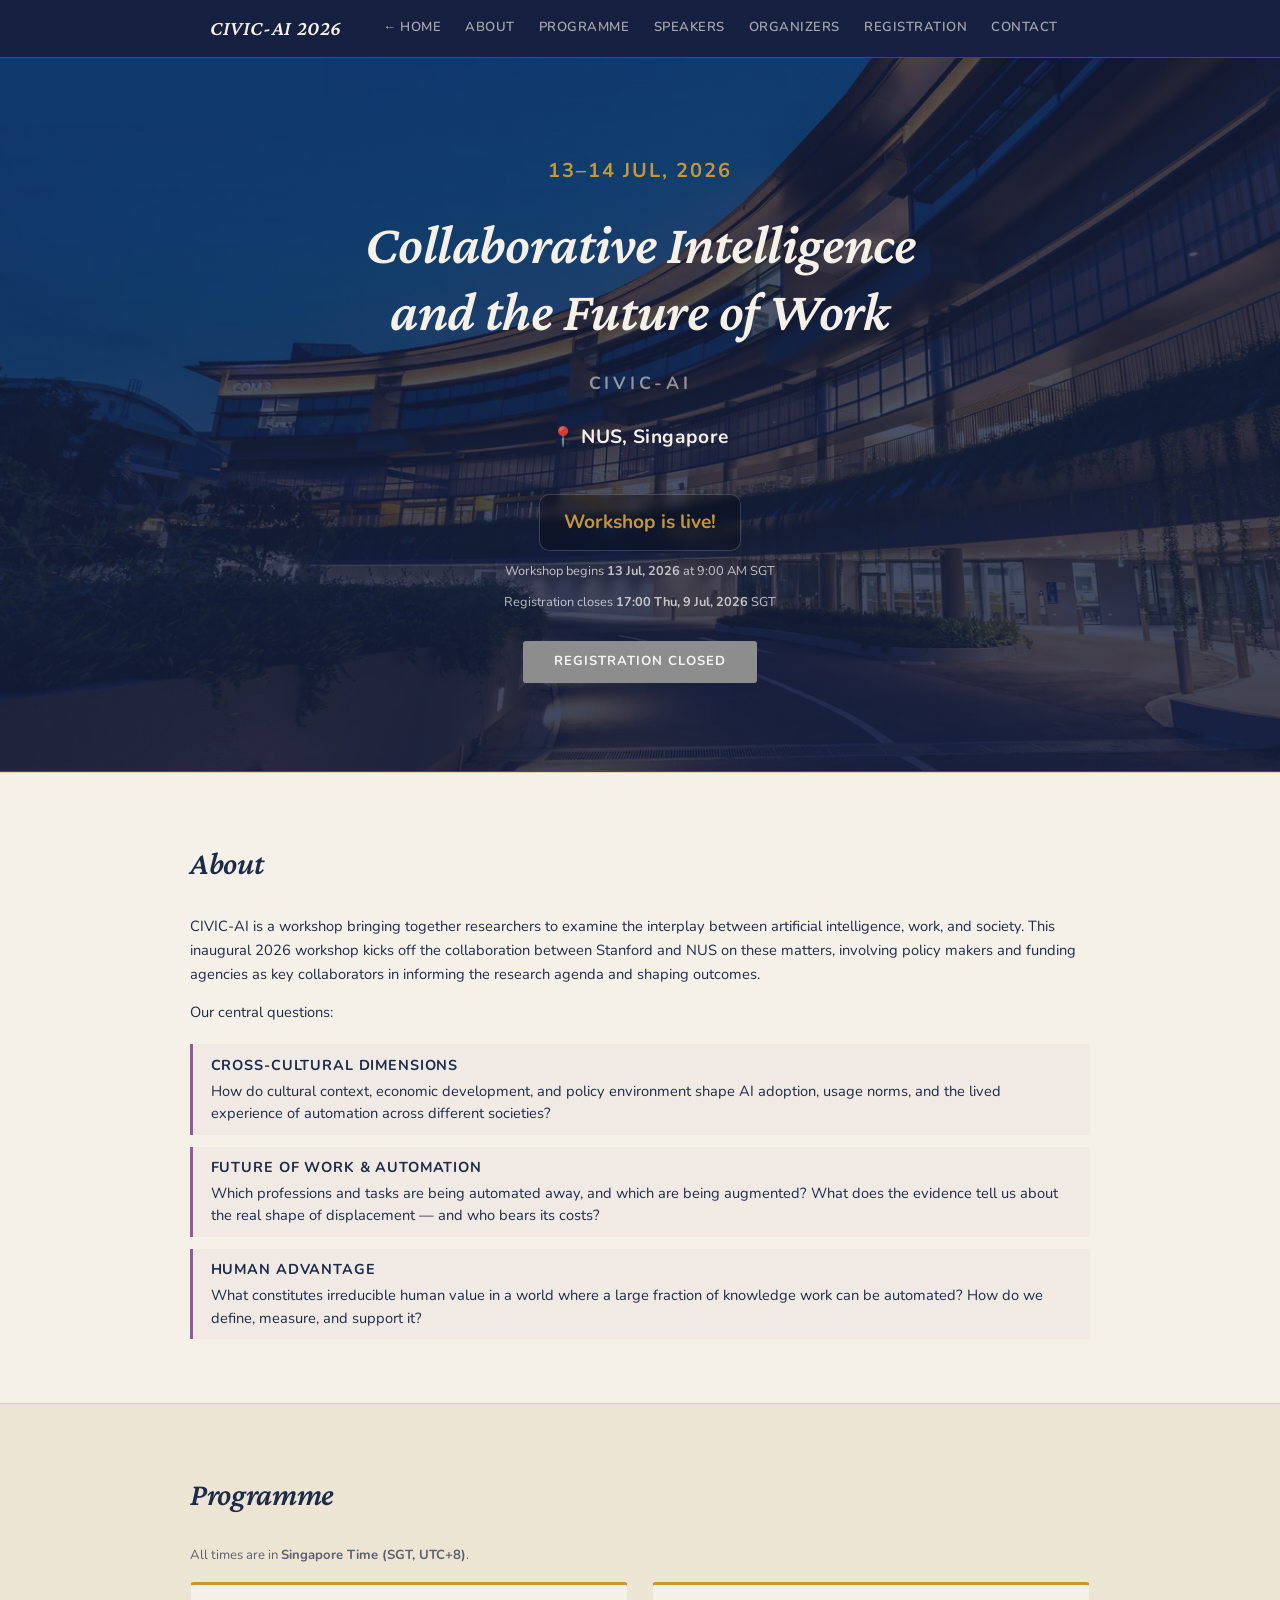
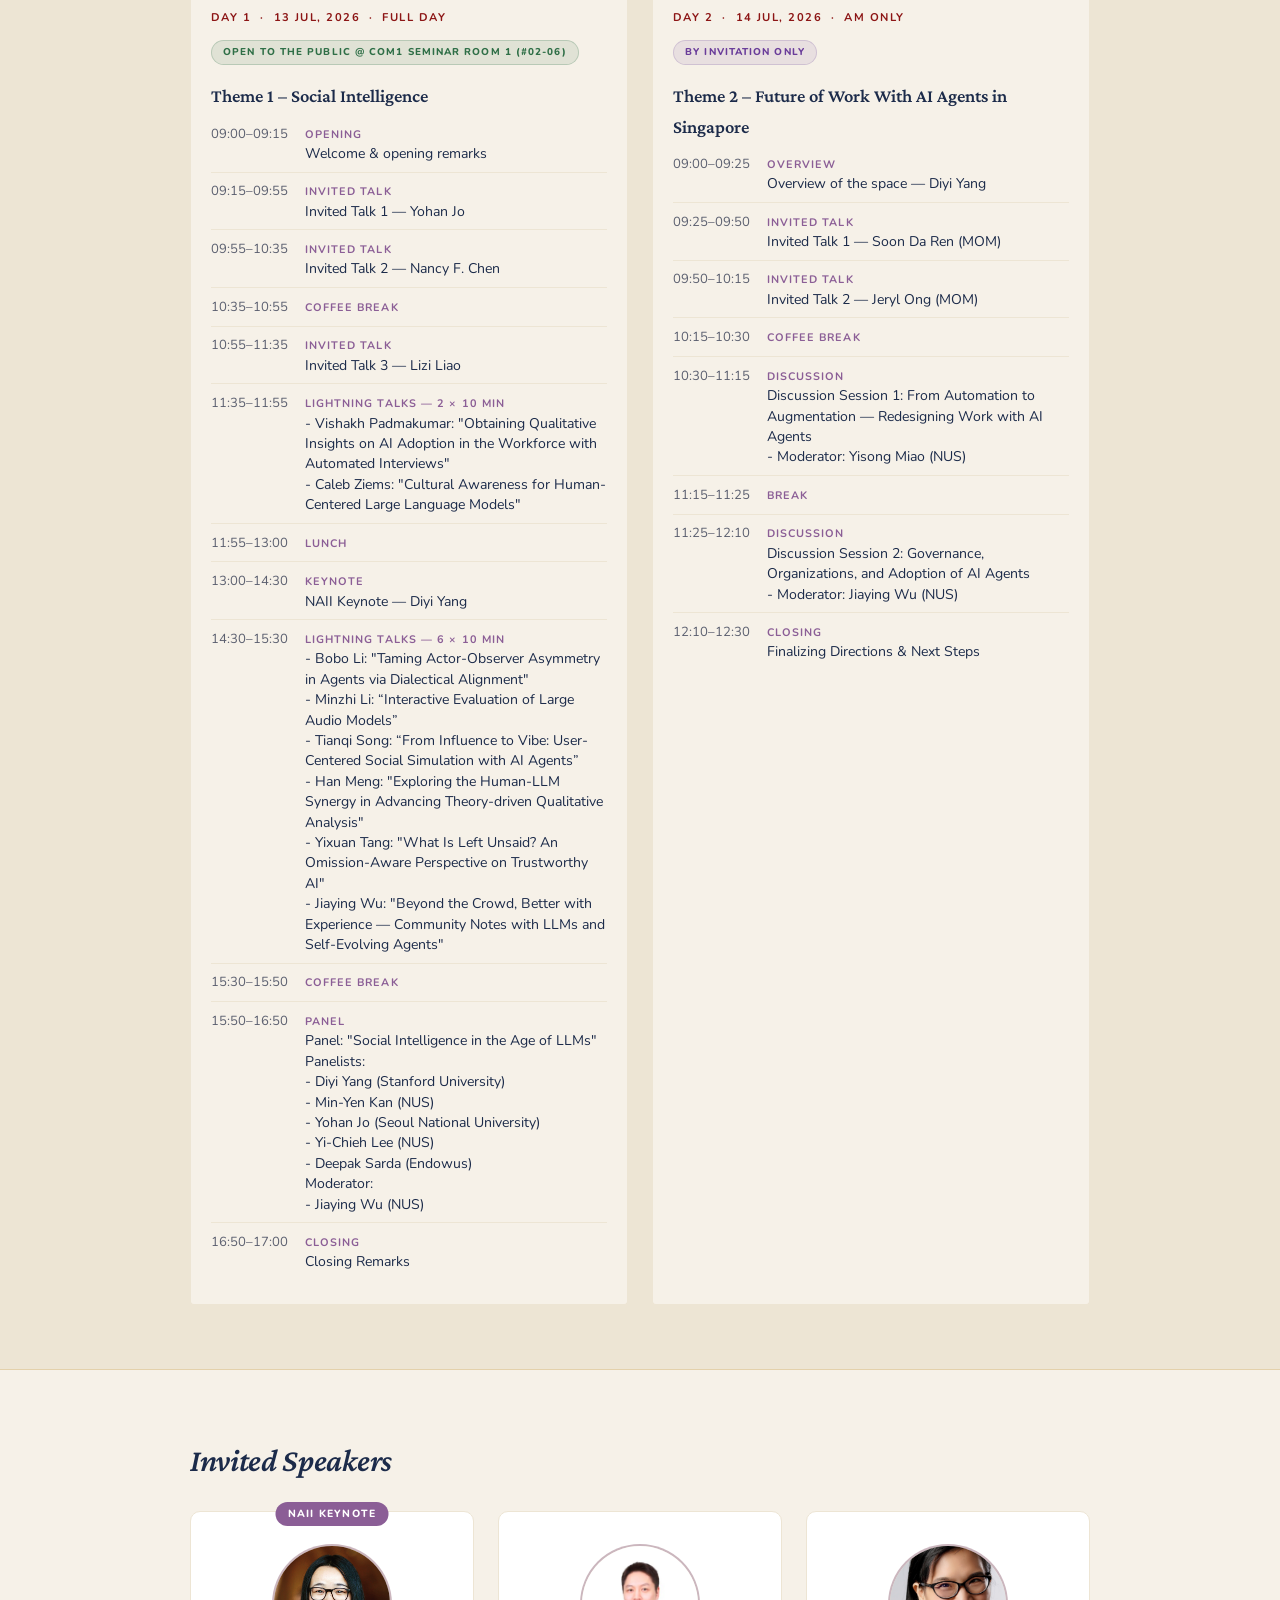
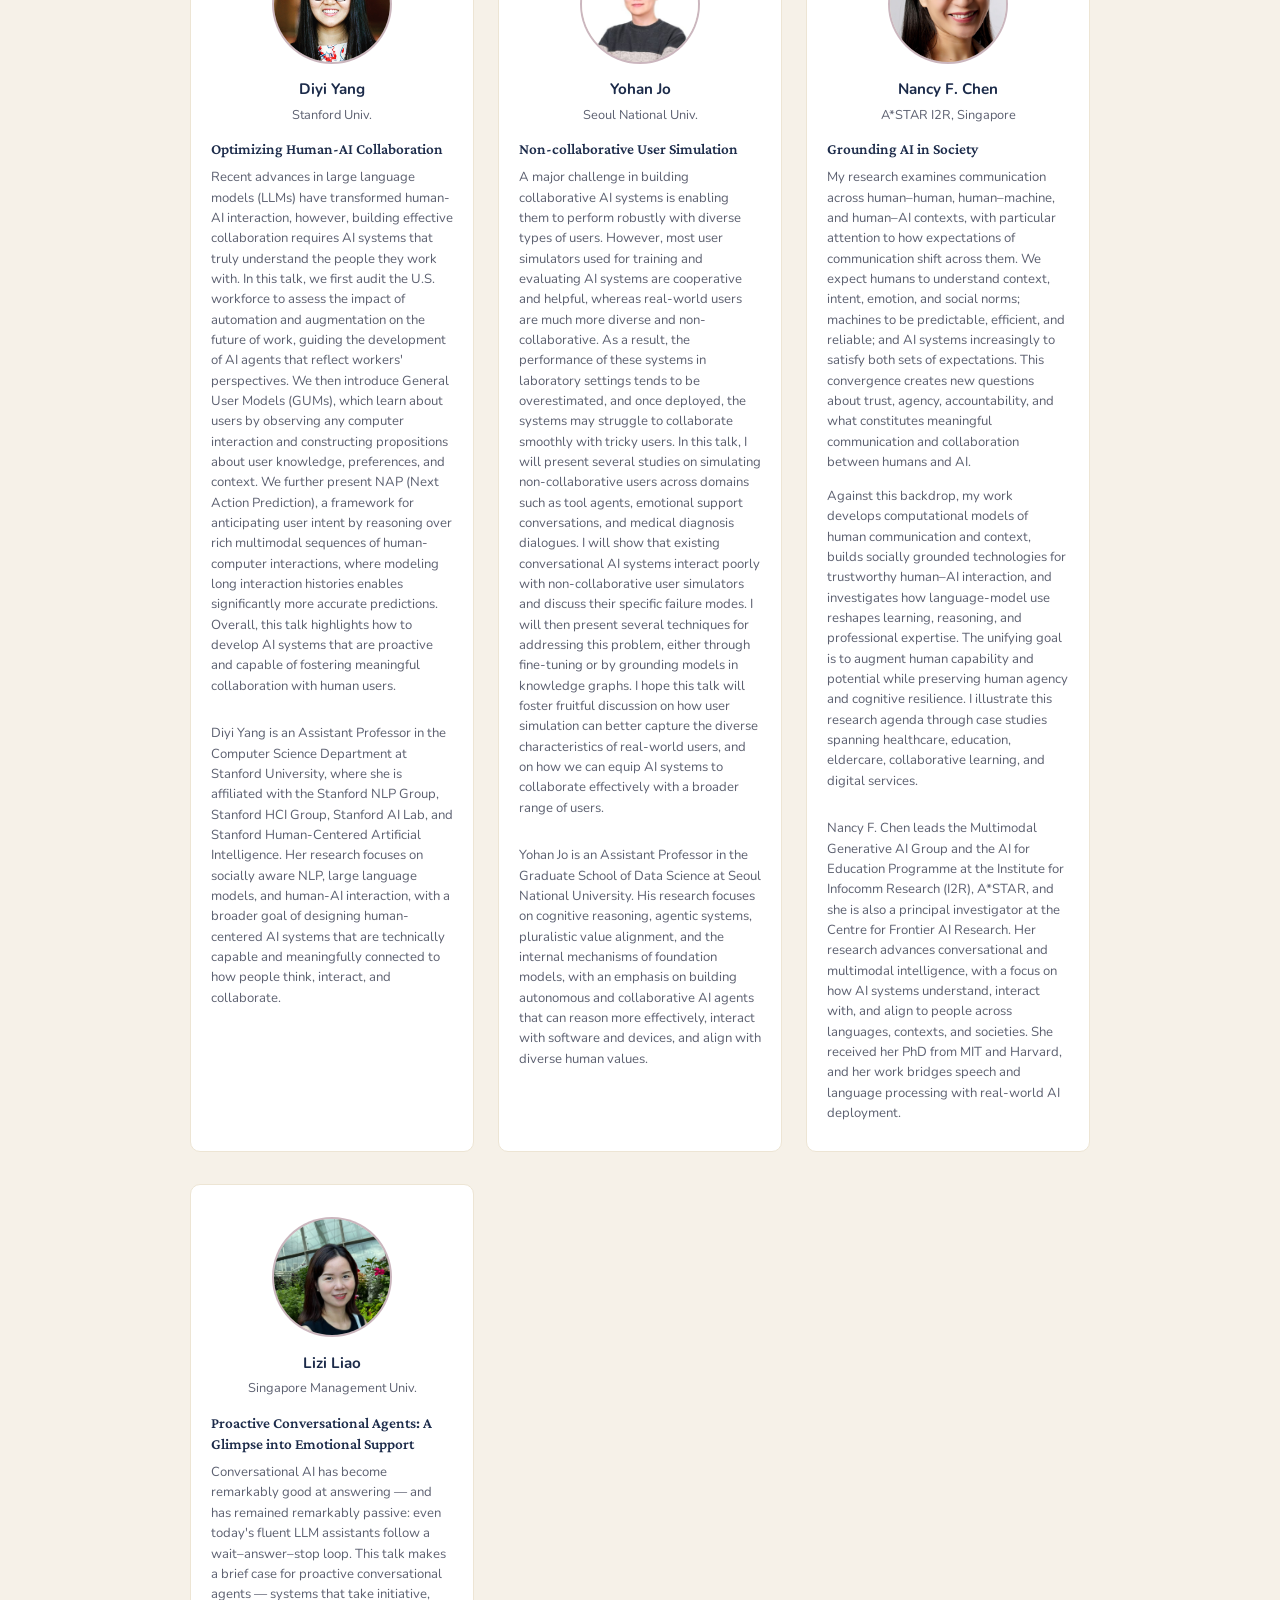
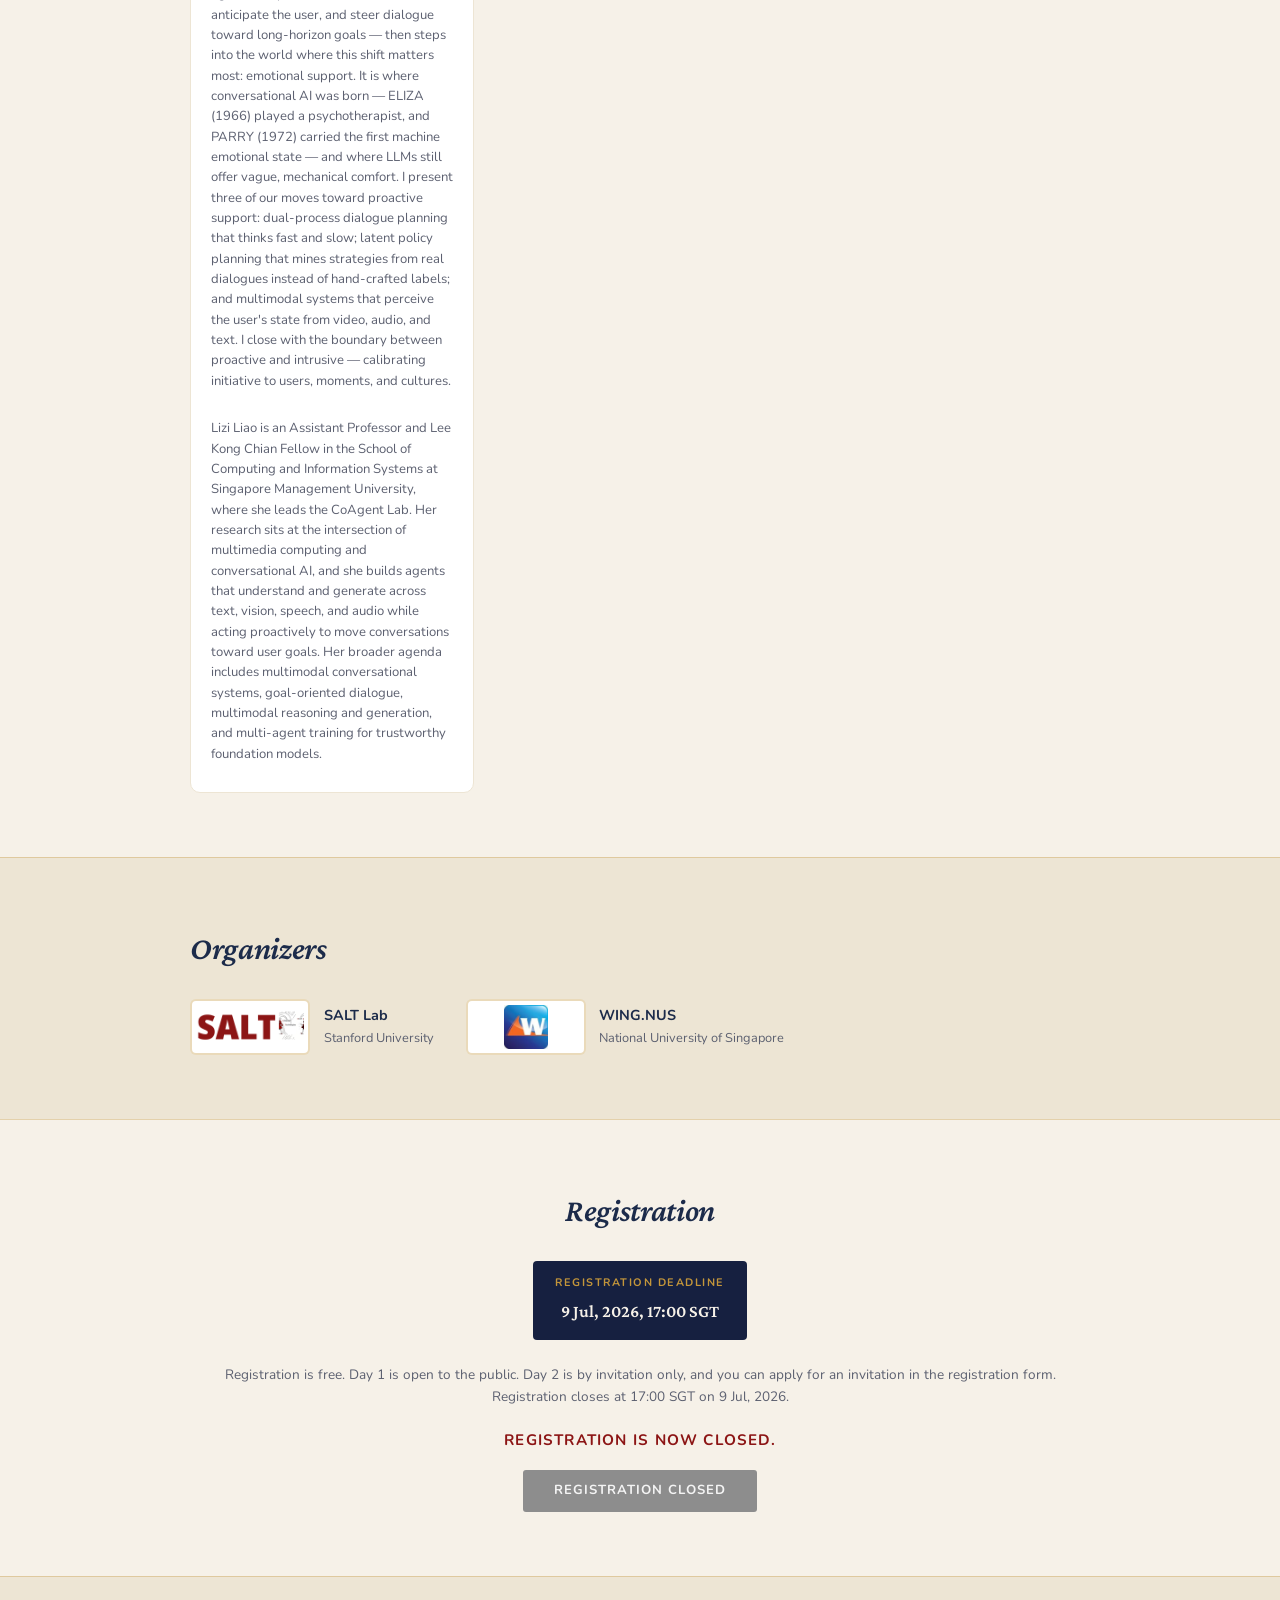
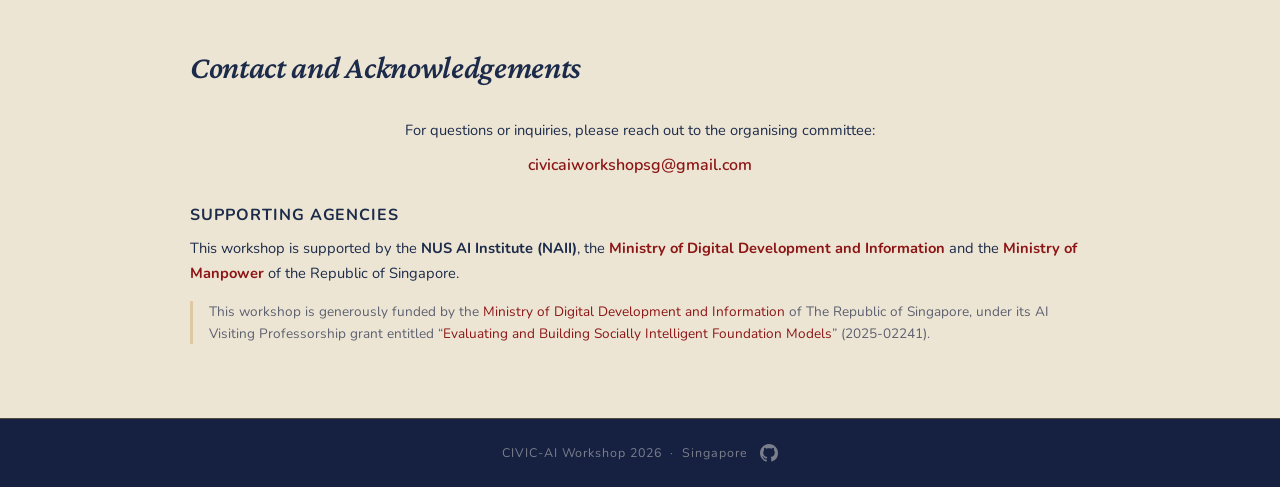
==== 2026/index.html @ 94b4e830 "Archiving the old version of the workshop and creating a new homepage" ====
<!DOCTYPE html>
<html lang="en">
<head>
  <meta charset="UTF-8" />
  <meta name="viewport" content="width=device-width, initial-scale=1.0" />
  <title>CIVIC-AI Workshop — 13–14 Jul, 2026</title>
  <meta name="description" content="A workshop on collaborative intelligence, the future of work, and cross-cultural perspectives in AI. 13–14 Jul, 2026, Singapore." />

  <link rel="preconnect" href="https://fonts.googleapis.com">
  <link rel="preconnect" href="https://fonts.gstatic.com" crossorigin>
  <link href="https://fonts.googleapis.com/css2?family=Crimson+Pro:ital,wght@0,400;0,600;1,400;1,600&family=Nunito:wght@400;500;600;700&display=swap" rel="stylesheet">
  <link rel="stylesheet" href="style.css">
</head>
<body>

  <!-- ======================================================
       NAVBAR
  ====================================================== -->
  <nav id="navbar">
    <div class="nav-inner">
      <a class="nav-brand" href="#hero">CIVIC-AI 2026</a>
      <ul class="nav-links">
        <li><a href="../">&larr; Home</a></li>
        <li><a href="#about">About</a></li>
        <li><a href="#programme">Programme</a></li>
        <li><a href="#speakers">Speakers</a></li>
        <li><a href="#organizers">Organizers</a></li>
        <li><a href="#registration">Registration</a></li>
        <li><a href="#contact">Contact</a></li>
      </ul>
    </div>
  </nav>

  <!-- ======================================================
       HERO
  ====================================================== -->
  <header id="hero">
    <div class="hero-inner">
      <p class="hero-label">13–14 Jul, 2026</p>
      <h1>Collaborative Intelligence and the Future of Work</h1>
      <p class="hero-acronym-small">CIVIC-AI</p>
      <p class="hero-meta">
        📍 <strong>NUS, Singapore</strong>
      </p>

      <!-- Countdown timer -->
      <div class="countdown-wrap">
        <div class="countdown-timer" id="countdown">
          <div class="countdown-unit"><span id="cd-weeks">--</span><label>Weeks</label></div>
          <div class="countdown-sep">:</div>
          <div class="countdown-unit"><span id="cd-days">--</span><label>Days</label></div>
          <div class="countdown-sep">:</div>
          <div class="countdown-unit"><span id="cd-hours">--</span><label>Hours</label></div>
          <div class="countdown-sep">:</div>
          <div class="countdown-unit"><span id="cd-mins">--</span><label>Mins</label></div>
          <div class="countdown-sep">:</div>
          <div class="countdown-unit"><span id="cd-secs">--</span><label>Secs</label></div>
        </div>
        <p class="countdown-label">Workshop begins <strong>13 Jul, 2026</strong> at 9:00 AM SGT</p>
        <p class="countdown-label">Registration closes <strong>17:00 Thu, 9 Jul, 2026</strong> SGT</p>
      </div>

      <a
        href="https://nus.syd1.qualtrics.com/jfe/form/SV_1XO2DRUD9dTvpDU"
        target="_blank"
        rel="noopener"
        class="btn btn-primary"
        id="hero-register-cta"
      >Register Now</a>
    </div>
  </header>

  <!-- ======================================================
       ABOUT
  ====================================================== -->
  <section id="about">
    <div class="section-inner">
      <h2>About</h2>
      <p>CIVIC-AI is a workshop bringing together researchers to examine the interplay between artificial intelligence, work, and society. This inaugural 2026 workshop kicks off the collaboration between Stanford and NUS on these matters, involving policy makers and funding agencies as key collaborators in informing the research agenda and shaping outcomes.</p>
      <p>Our central questions:</p>
      <ul class="theme-list">
        <li>
          <strong>Cross-cultural Dimensions</strong>
          How do cultural context, economic development, and policy environment
          shape AI adoption, usage norms, and the lived experience of automation
          across different societies?
        </li>
        <li>
          <strong>Future of Work &amp; Automation</strong>
          Which professions and tasks are being automated away, and which are
          being augmented? What does the evidence tell us about the real shape
          of displacement — and who bears its costs?
        </li>
        <li>
          <strong>Human Advantage</strong>
          What constitutes irreducible human value in a world where a large
          fraction of knowledge work can be automated? How do we define,
          measure, and support it?
        </li>
      </ul>
    </div>
  </section>

  <!-- ======================================================
       PROGRAMME
  ====================================================== -->
  <section id="programme">
  <div class="section-inner">
    <h2>Programme</h2>
    <p class="programme-tz">All times are in <strong>Singapore Time (SGT, UTC+8)</strong>.</p>
    <div class="programme-days">

      <!-- Day 1 -->
      <div class="day-card">
        <span class="day-label">Day 1 &nbsp;·&nbsp; 13 Jul, 2026 &nbsp;·&nbsp; Full Day</span>
        <div class="day-badges">
          <span class="day-badge day-badge-public">Open to the Public @ COM1 Seminar Room 1 (#02-06)</span>
        </div>
        <h3>Theme 1 &ndash; Social Intelligence</h3>

        <div class="schedule-row">
          <span class="s-time">09:00–09:15</span>
          <span class="s-event"><span class="s-type">Opening</span>Welcome &amp; opening remarks</span>
        </div>
        <div class="schedule-row">
          <span class="s-time">09:15–09:55</span>
          <span class="s-event"><span class="s-type">Invited Talk</span><a href="#speaker-yohan">Invited Talk 1 &mdash; Yohan Jo</a></span>
        </div>
        <div class="schedule-row">
          <span class="s-time">09:55–10:35</span>
          <span class="s-event"><span class="s-type">Invited Talk</span><a href="#speaker-nancy">Invited Talk 2 &mdash; Nancy F. Chen</a></span>
        </div>
        <div class="schedule-row">
          <span class="s-time">10:35–10:55</span>
          <span class="s-event"><span class="s-type">Coffee Break</span></span>
        </div>
        <div class="schedule-row">
          <span class="s-time">10:55–11:35</span>
          <span class="s-event"><span class="s-type">Invited Talk</span><a href="#speaker-lizi">Invited Talk 3 &mdash; Lizi Liao</a></span>
        </div>
        <div class="schedule-row">
          <span class="s-time">11:35–11:55</span>
            <span class="s-event">
    <span class="s-type">Lightning Talks &mdash; 2 × 10 min </span>
    - Vishakh Padmakumar: "Obtaining Qualitative Insights on AI Adoption in the Workforce with Automated Interviews"
    <br>
    - Caleb Ziems: "Cultural Awareness for Human-Centered Large Language Models"
  </span>
        </div>
        <div class="schedule-row">
          <span class="s-time">11:55–13:00</span>
          <span class="s-event"><span class="s-type">Lunch</span></span>
        </div>
        <div class="schedule-row">
          <span class="s-time">13:00–14:30</span>
          <span class="s-event"><span class="s-type">Keynote</span><a href="#speaker-diyi">NAII Keynote &mdash; Diyi Yang</a></span>
        </div>
        <div class="schedule-row">
          <span class="s-time">14:30–15:30</span>
          <span class="s-event"><span class="s-type">Lightning Talks &mdash; 6 × 10 min</span>
        - Bobo Li: "Taming Actor-Observer Asymmetry in Agents via Dialectical Alignment"
        <br>
        - Minzhi Li: “Interactive Evaluation of Large Audio Models”
        <br>
        - Tianqi Song: “From Influence to Vibe: User-Centered Social Simulation with AI Agents”
        <br>
        - Han Meng: "Exploring the Human-LLM Synergy in Advancing Theory-driven Qualitative Analysis"
        <br>
        - Yixuan Tang: "What Is Left Unsaid? An Omission-Aware Perspective on Trustworthy AI"
        <br>
        - Jiaying Wu: "Beyond the Crowd, Better with Experience &mdash; Community Notes with LLMs and Self-Evolving Agents"
        
        </span>
        </div>
        <div class="schedule-row">
          <span class="s-time">15:30–15:50</span>
          <span class="s-event"><span class="s-type">Coffee Break</span></span>
        </div>
        <div class="schedule-row">
          <span class="s-time">15:50–16:50</span>
          <span class="s-event"><span class="s-type">Panel</span>Panel: "Social Intelligence in the Age of LLMs"
        <br>
        Panelists: 
        <br>
        - Diyi Yang (Stanford University) 
        <br>
        - Min-Yen Kan (NUS)
        <br>
        - Yohan Jo (Seoul National University)
        <br>
        - Yi-Chieh Lee (NUS)
        <br>
        - Deepak Sarda (Endowus)
        <br>
        Moderator: 
        <br>
        - Jiaying Wu (NUS)</span>
        </div>
        <div class="schedule-row">
          <span class="s-time">16:50–17:00</span>
          <span class="s-event"><span class="s-type">Closing</span>Closing Remarks</span>
        </div>
      </div>

        <!-- Day 2 -->
        <div class="day-card">
          <span class="day-label">Day 2 &nbsp;·&nbsp; 14 Jul, 2026 &nbsp;·&nbsp; AM Only</span>
          <div class="day-badges">
            <span class="day-badge day-badge-invite">By Invitation Only</span>
          </div>
          <h3>Theme 2 &ndash; Future of Work With AI Agents in Singapore</h3>

          <div class="schedule-row">
            <span class="s-time">09:00–09:25</span>
            <span class="s-event"><span class="s-type">Overview</span>Overview of the space &mdash; Diyi Yang</span>
          </div>
          <div class="schedule-row">
            <span class="s-time">09:25–09:50</span>
            <span class="s-event"><span class="s-type">Invited Talk</span>Invited Talk 1 &mdash; Soon Da Ren (MOM)</span>
          </div>
          <div class="schedule-row">
            <span class="s-time">09:50–10:15</span>
            <span class="s-event"><span class="s-type">Invited Talk</span>Invited Talk 2 &mdash; Jeryl Ong (MOM)</span>
          </div>
          <div class="schedule-row">
            <span class="s-time">10:15–10:30</span>
            <span class="s-event"><span class="s-type">Coffee Break</span></span>
          </div>
          <div class="schedule-row">
            <span class="s-time">10:30–11:15</span>
            <span class="s-event"><span class="s-type">Discussion</span>Discussion Session 1: From Automation to Augmentation — Redesigning Work with AI Agents        
        <br>    
            - Moderator: Yisong Miao (NUS)</span>
          </div>
          <div class="schedule-row">
            <span class="s-time">11:15–11:25</span>
            <span class="s-event"><span class="s-type">Break</span></span>
          </div>
          <div class="schedule-row">
            <span class="s-time">11:25–12:10</span>
            <span class="s-event"><span class="s-type">Discussion</span>Discussion Session 2: Governance, Organizations, and Adoption of AI Agents
                    <br>    
            - Moderator: Jiaying Wu (NUS)</span>
          </div>
          <div class="schedule-row">
            <span class="s-time">12:10–12:30</span>
            <span class="s-event"><span class="s-type">Closing</span>Finalizing Directions &amp; Next Steps</span>
          </div>
        </div>

      </div>
    </div>
  </section>

  <!-- ======================================================
       SPEAKERS
  ====================================================== -->
  <section id="speakers">
    <div class="section-inner">
      <h2>Invited Speakers</h2>
      <div class="speakers-grid">

        <!-- Diyi Yang — KEYNOTE -->
        <div class="speaker-card" id="speaker-diyi">
          <div class="speaker-badge">NAII Keynote</div>
          <div class="speaker-photo">
            <img src="img/speakers/diyi_yang.jpg" alt="Diyi Yang">
          </div>
          <p class="speaker-name"><a href="https://cs.stanford.edu/~diyiy/" target="_blank" rel="noopener">Diyi Yang</a></p>
          <p class="speaker-affil">Stanford Univ.</p>
          <p class="speaker-talk-title">Optimizing Human-AI Collaboration</p>
          <p class="speaker-abstract">Recent advances in large language models (LLMs) have transformed human-AI interaction, however, building effective collaboration requires AI systems that truly understand the people they work with. In this talk, we first audit the U.S. workforce to assess the impact of automation and augmentation on the future of work, guiding the development of AI agents that reflect workers' perspectives. We then introduce General User Models (GUMs), which learn about users by observing any computer interaction and constructing propositions about user knowledge, preferences, and context. We further present NAP (Next Action Prediction), a framework for anticipating user intent by reasoning over rich multimodal sequences of human-computer interactions, where modeling long interaction histories enables significantly more accurate predictions. Overall, this talk highlights how to develop AI systems that are proactive and capable of fostering meaningful collaboration with human users.</p>
          <p class="speaker-bio">Diyi Yang is an Assistant Professor in the Computer Science Department at Stanford University, where she is affiliated with the Stanford NLP Group, Stanford HCI Group, Stanford AI Lab, and Stanford Human-Centered Artificial Intelligence. Her research focuses on socially aware NLP, large language models, and human-AI interaction, with a broader goal of designing human-centered AI systems that are technically capable and meaningfully connected to how people think, interact, and collaborate.</p>
        </div>

        <!-- Yohan Jo -->
        <div class="speaker-card" id="speaker-yohan">
          <div class="speaker-photo">
            <img src="img/speakers/yohan_jo.jpg" alt="Yohan Jo">
          </div>
          <p class="speaker-name"><a href="https://yohanjo.github.io/" target="_blank" rel="noopener">Yohan Jo</a></p>
          <p class="speaker-affil">Seoul National Univ.</p>
          <p class="speaker-talk-title">Non-collaborative User Simulation</p>
          <p class="speaker-abstract">A major challenge in building collaborative AI systems is enabling them to perform robustly with diverse types of users. However, most user simulators used for training and evaluating AI systems are cooperative and helpful, whereas real-world users are much more diverse and non-collaborative. As a result, the performance of these systems in laboratory settings tends to be overestimated, and once deployed, the systems may struggle to collaborate smoothly with tricky users. In this talk, I will present several studies on simulating non-collaborative users across domains such as tool agents, emotional support conversations, and medical diagnosis dialogues. I will show that existing conversational AI systems interact poorly with non-collaborative user simulators and discuss their specific failure modes. I will then present several techniques for addressing this problem, either through fine-tuning or by grounding models in knowledge graphs. I hope this talk will foster fruitful discussion on how user simulation can better capture the diverse characteristics of real-world users, and on how we can equip AI systems to collaborate effectively with a broader range of users.</p>
          <p class="speaker-bio">Yohan Jo is an Assistant Professor in the Graduate School of Data Science at Seoul National University. His research focuses on cognitive reasoning, agentic systems, pluralistic value alignment, and the internal mechanisms of foundation models, with an emphasis on building autonomous and collaborative AI agents that can reason more effectively, interact with software and devices, and align with diverse human values.</p>
        </div>

        <!-- Nancy F. Chen -->
        <div class="speaker-card" id="speaker-nancy">
          <div class="speaker-photo">
            <img src="img/speakers/nancy_chen.jpg" alt="Nancy F. Chen">
          </div>
          <p class="speaker-name"><a href="https://sites.google.com/site/nancyfchen/home" target="_blank" rel="noopener">Nancy F. Chen</a></p>
          <p class="speaker-affil">A*STAR I2R, Singapore</p>
          <p class="speaker-talk-title">Grounding AI in Society</p>
          <p class="speaker-abstract">My research examines communication across human&ndash;human, human&ndash;machine, and human&ndash;AI contexts, with particular attention to how expectations of communication shift across them. We expect humans to understand context, intent, emotion, and social norms; machines to be predictable, efficient, and reliable; and AI systems increasingly to satisfy both sets of expectations. This convergence creates new questions about trust, agency, accountability, and what constitutes meaningful communication and collaboration between humans and AI.</p>
          <p class="speaker-abstract">Against this backdrop, my work develops computational models of human communication and context, builds socially grounded technologies for trustworthy human&ndash;AI interaction, and investigates how language-model use reshapes learning, reasoning, and professional expertise. The unifying goal is to augment human capability and potential while preserving human agency and cognitive resilience. I illustrate this research agenda through case studies spanning healthcare, education, eldercare, collaborative learning, and digital services.</p>
          <p class="speaker-bio">Nancy F. Chen leads the Multimodal Generative AI Group and the AI for Education Programme at the Institute for Infocomm Research (I2R), A*STAR, and she is also a principal investigator at the Centre for Frontier AI Research. Her research advances conversational and multimodal intelligence, with a focus on how AI systems understand, interact with, and align to people across languages, contexts, and societies. She received her PhD from MIT and Harvard, and her work bridges speech and language processing with real-world AI deployment.</p>
        </div>

        <!-- Lizi Liao -->
        <div class="speaker-card" id="speaker-lizi">
          <div class="speaker-photo">
            <img src="img/speakers/lizi_liao.jpg" alt="Lizi Liao">
          </div>
          <p class="speaker-name"><a href="https://liziliao.github.io/" target="_blank" rel="noopener">Lizi Liao</a></p>
          <p class="speaker-affil">Singapore Management Univ.</p>
          <p class="speaker-talk-title">Proactive Conversational Agents: A Glimpse into Emotional Support</p>
          <p class="speaker-abstract">Conversational AI has become remarkably good at answering — and has remained remarkably passive: even today's fluent LLM assistants follow a wait–answer–stop loop. This talk makes a brief case for proactive conversational agents — systems that take initiative, anticipate the user, and steer dialogue toward long-horizon goals — then steps into the world where this shift matters most: emotional support. It is where conversational AI was born — ELIZA (1966) played a psychotherapist, and PARRY (1972) carried the first machine emotional state — and where LLMs still offer vague, mechanical comfort. I present three of our moves toward proactive support: dual-process dialogue planning that thinks fast and slow; latent policy planning that mines strategies from real dialogues instead of hand-crafted labels; and multimodal systems that perceive the user's state from video, audio, and text. I close with the boundary between proactive and intrusive — calibrating initiative to users, moments, and cultures.</p>
          <p class="speaker-bio">Lizi Liao is an Assistant Professor and Lee Kong Chian Fellow in the School of Computing and Information Systems at Singapore Management University, where she leads the CoAgent Lab. Her research sits at the intersection of multimedia computing and conversational AI, and she builds agents that understand and generate across text, vision, speech, and audio while acting proactively to move conversations toward user goals. Her broader agenda includes multimodal conversational systems, goal-oriented dialogue, multimodal reasoning and generation, and multi-agent training for trustworthy foundation models.</p>
        </div>

      </div>
    </div>
  </section>

  <!-- ======================================================
       ORGANIZERS
  ====================================================== -->
  <section id="organizers">
    <div class="section-inner">
      <h2>Organizers</h2>
      <div class="organizers-grid">

        <div class="organizer-card">
          <div class="organizer-photo organizer-logo">
            <a href="https://saltlab.stanford.edu/" target="_blank" rel="noopener">
              <img src="img/logos/salt_lab_logo.png" alt="SALT Lab, Stanford">
            </a>
          </div>
          <div>
            <p class="organizer-name"><a href="https://saltlab.stanford.edu/" target="_blank" rel="noopener">SALT Lab</a></p>
            <p class="organizer-affil">Stanford University</p>
          </div>
        </div>

        <div class="organizer-card">
          <div class="organizer-photo organizer-logo">
            <a href="https://wing.comp.nus.edu.sg/" target="_blank" rel="noopener">
              <img src="img/logos/wing_nus_logo.jpg" alt="WING.NUS, National University of Singapore">
            </a>
          </div>
          <div>
            <p class="organizer-name"><a href="https://wing.comp.nus.edu.sg/" target="_blank" rel="noopener">WING.NUS</a></p>
            <p class="organizer-affil">National University of Singapore</p>
          </div>
        </div>

      </div>
    </div>
  </section>

  <!-- ======================================================
       REGISTRATION
  ====================================================== -->
  <section id="registration">
    <div class="section-inner">
      <h2>Registration</h2>
      <div class="reg-dates reg-centered">
        <div class="date-chip">
          <span class="chip-label">Registration Deadline</span>
          <span class="chip-date">9 Jul, 2026, 17:00 SGT</span>
        </div>
      </div>
      <p class="reg-note">Registration is free. Day 1 is open to the public. Day 2 is by invitation only, and you can apply for an invitation in the registration form. Registration closes at 17:00 SGT on 9 Jul, 2026.</p>
      <p class="reg-status" id="registration-status" hidden>Registration is now closed.</p>
      <a
        href="https://nus.syd1.qualtrics.com/jfe/form/SV_1XO2DRUD9dTvpDU"
        target="_blank"
        rel="noopener"
        class="btn btn-primary"
        id="registration-cta"
      >Register Now</a>
    </div>
  </section>

  <!-- ======================================================
       CONTACT & ACKNOWLEDGEMENTS
  ====================================================== -->
  <section id="contact">
    <div class="section-inner">
      <h2>Contact and Acknowledgements</h2>
      <p class="contact-intro">For questions or inquiries, please reach out to the organising committee:</p>
      <p class="contact-email">
        <a href="mailto:civicaiworkshopsg@gmail.com">civicaiworkshopsg@gmail.com</a>
      </p>

      <h3 class="ack-heading">Supporting Agencies</h3>
      <p>
        This workshop is supported by the
        <strong>NUS AI Institute (NAII)</strong>, the
        <strong><a href="https://www.mddi.gov.sg/" target="_blank" rel="noopener">Ministry of Digital Development and Information</a></strong>
        and the
        <strong><a href="https://www.mom.gov.sg/" target="_blank" rel="noopener">Ministry of Manpower</a></strong>
        of the Republic of Singapore.
      </p>

      <p class="ack-grant">
        This workshop is generously funded by the
        <a href="https://www.mddi.gov.sg/" target="_blank" rel="noopener">Ministry of Digital Development and Information</a>
        of The Republic of Singapore, under its AI Visiting Professorship grant entitled
        &ldquo;<a href="https://www.comp.nus.edu.sg/news/six-nus-computing-faculty-receive-grants-under-singapores-ai-visiting-professorship-aivp/" target="_blank" rel="noopener">Evaluating and Building Socially Intelligent Foundation Models</a>&rdquo;
        (2025-02241).
      </p>
    </div>
  </section>

  <!-- ======================================================
       FOOTER
  ====================================================== -->
  <footer>
    <span>CIVIC-AI Workshop 2026 &nbsp;·&nbsp; Singapore</span>
    <a href="https://github.com/Civic-AI-Collaboration/Civic-AI-Collaboration.github.io" target="_blank" rel="noopener" class="footer-gh" aria-label="GitHub repository">
      <svg xmlns="http://www.w3.org/2000/svg" width="18" height="18" viewBox="0 0 24 24" fill="currentColor" aria-hidden="true">
        <path d="M12 0C5.37 0 0 5.37 0 12c0 5.31 3.435 9.795 8.205 11.385.6.105.825-.255.825-.57 0-.285-.015-1.23-.015-2.235-3.015.555-3.795-.735-4.035-1.41-.135-.345-.72-1.41-1.23-1.695-.42-.225-1.02-.78-.015-.795.945-.015 1.62.87 1.845 1.23 1.08 1.815 2.805 1.305 3.495.99.105-.78.42-1.305.765-1.605-2.67-.3-5.46-1.335-5.46-5.925 0-1.305.465-2.385 1.23-3.225-.12-.3-.54-1.53.12-3.18 0 0 1.005-.315 3.3 1.23.96-.27 1.98-.405 3-.405s2.04.135 3 .405c2.295-1.56 3.3-1.23 3.3-1.23.66 1.65.24 2.88.12 3.18.765.84 1.23 1.905 1.23 3.225 0 4.605-2.805 5.625-5.475 5.925.435.375.81 1.095.81 2.22 0 1.605-.015 2.895-.015 3.3 0 .315.225.69.825.57A12.02 12.02 0 0 0 24 12c0-6.63-5.37-12-12-12z"/>
      </svg>
    </a>
  </footer>

  <!-- ======================================================
       JS — countdown timer + active nav link on scroll
  ====================================================== -->
  <script>
    // ---- Registration gate ----
    const REGISTRATION_DEADLINE = new Date('2026-07-09T17:00:00+08:00');

    function disableRegistrationIfClosed() {
      const now = new Date();
      if (now < REGISTRATION_DEADLINE) return;

      const heroCta = document.getElementById('hero-register-cta');
      const regCta = document.getElementById('registration-cta');
      const status = document.getElementById('registration-status');

      [heroCta, regCta].forEach(link => {
        if (!link) return;
        link.removeAttribute('href');
        link.removeAttribute('target');
        link.removeAttribute('rel');
        link.classList.add('btn-disabled');
        link.setAttribute('aria-disabled', 'true');
        link.setAttribute('tabindex', '-1');
        link.textContent = 'Registration Closed';
      });

      if (status) status.hidden = false;
    }

    // ---- Countdown timer ----
    // Workshop starts: July 9, 2026 17:00 SGT (UTC+8)
    const WORKSHOP_START = new Date('2026-07-13T09:00:00+08:00');

    function updateCountdown() {
      const now = new Date();
      const diff = WORKSHOP_START - now;

      if (diff <= 0) {
        document.getElementById('countdown').innerHTML = '<span class="countdown-live">Workshop is live!</span>';
        return;
      }

      const totalHours = Math.floor(diff / (1000 * 60 * 60));
      const weeks  = Math.floor(totalHours / (7 * 24));
      const days   = Math.floor((totalHours % (7 * 24)) / 24);
      const hours  = Math.floor(totalHours % 24);
      const mins   = Math.floor((diff / (1000 * 60)) % 60);
      const secs   = Math.floor((diff / 1000) % 60);

      document.getElementById('cd-weeks').textContent = String(weeks).padStart(2, '0');
      document.getElementById('cd-days').textContent  = String(days).padStart(2, '0');
      document.getElementById('cd-hours').textContent = String(hours).padStart(2, '0');
      document.getElementById('cd-mins').textContent  = String(mins).padStart(2, '0');
      document.getElementById('cd-secs').textContent  = String(secs).padStart(2, '0');
    }

    disableRegistrationIfClosed();
    updateCountdown();
    setInterval(updateCountdown, 1000);

    // ---- Active nav link on scroll ----
    const sections = document.querySelectorAll('header[id], section[id]');
    const navLinks = document.querySelectorAll('.nav-links a');

    const observer = new IntersectionObserver(entries => {
      entries.forEach(entry => {
        if (entry.isIntersecting) {
          navLinks.forEach(link => {
            link.classList.toggle(
              'active',
              link.getAttribute('href') === '#' + entry.target.id
            );
          });
        }
      });
    }, { rootMargin: '-20% 0px -70% 0px' });

    sections.forEach(s => observer.observe(s));
  </script>

</body>
</html>
---- 2026/style.css ----
/* ============================================================
   CIVIC-AI Workshop — Stylesheet
   Palette: warm cream · navy anchor · cardinal red · orchid · gold
   Fonts: Nunito (body) + Crimson Pro (display)
   ============================================================ */

:root {
  --cream:          #F6F1E8;
  --cream-dark:     #EDE5D4;
  --dark-surface:   #162040;
  --primary-text:   #1C2B4A;
  --secondary-text: #5C6070;
  --text-on-dark:   #F6F1E8;
  --cardinal:       #8C1515;
  --orchid:         #8B5E96;
  --gold:           #C4963A;
  --gold-faint:     rgba(196, 150, 58, 0.35);
  --max-width:      900px;
}

/* --- RESET & BASE ----------------------------------------- */
*, *::before, *::after { margin: 0; padding: 0; box-sizing: border-box; }

html { scroll-behavior: smooth; }

body {
  font-family: 'Nunito', sans-serif;
  font-size: 11pt;
  line-height: 1.65;
  background: var(--cream);
  color: var(--primary-text);
  -webkit-font-smoothing: antialiased;
}

a {
  color: inherit;
  text-decoration: none;
}

a:hover {
  color: var(--cardinal);
  text-decoration: underline;
}

/* --- NAVBAR ----------------------------------------------- */
#navbar {
  position: sticky;
  top: 0;
  z-index: 100;
  background: var(--dark-surface);
  border-bottom: 1px solid var(--gold-faint);
}

.nav-inner {
  max-width: var(--max-width);
  margin: 0 auto;
  padding: 0 1.25rem;
  display: flex;
  align-items: center;
  justify-content: space-between;
  gap: 1rem;
}

.nav-brand {
  font-family: 'Crimson Pro', serif;
  font-style: italic;
  font-size: 1.3rem;
  font-weight: 600;
  color: var(--text-on-dark);
  letter-spacing: 0.03em;
  padding: 0.7rem 0;
  flex-shrink: 0;
  text-decoration: none;
}
.nav-brand:hover { color: var(--gold); text-decoration: none; }

.nav-links {
  list-style: none;
  display: flex;
  flex-wrap: wrap;
  gap: 0;
}

.nav-links a {
  display: block;
  padding: 0.7rem 0.75rem;
  color: rgba(246, 241, 232, 0.65);
  font-size: 0.82rem;
  font-weight: 600;
  letter-spacing: 0.04em;
  text-transform: uppercase;
  text-decoration: none;
  border-bottom: 2px solid transparent;
  transition: color 0.2s, border-color 0.2s;
}

.nav-links a:hover,
.nav-links a.active {
  color: var(--text-on-dark);
  border-bottom-color: var(--cardinal);
  text-decoration: none;
}

/* --- HERO ------------------------------------------------- */
#hero {
  background:
    linear-gradient(rgba(22, 32, 64, 0.72), rgba(22, 32, 64, 0.82)),
    url('img/hero_nus_com3.jpg')
    center / cover no-repeat;
  background-color: var(--dark-surface); /* fallback */
  padding: 6rem 1.5rem 5.5rem;
  text-align: center;
  color: var(--text-on-dark);
  border-bottom: 1px solid var(--gold-faint);
}

.hero-inner {
  max-width: var(--max-width);
  margin: 0 auto;
}

.hero-label {
  font-size: 1.25rem;
  letter-spacing: 0.1em;
  text-transform: uppercase;
  color: var(--gold);
  font-weight: 700;
  margin-bottom: 1.5rem;
}

.hero-acronym-small {
  font-size: 1.1rem;
  font-weight: 700;
  letter-spacing: 0.22em;
  text-transform: uppercase;
  color: rgba(246, 241, 232, 0.55);
  margin-top: 0.75rem;
  margin-bottom: 1.5rem;
}

#hero h1 {
  font-family: 'Crimson Pro', serif;
  font-style: italic;
  font-size: clamp(2.3rem, 5vw, 3.5rem);
  font-weight: 600;
  line-height: 1.2;
  color: var(--text-on-dark);
  letter-spacing: -0.01em;
  margin-bottom: 1.5rem;
  max-width: 820px;
  margin-left: auto;
  margin-right: auto;
  text-wrap: balance;
}

#hero h1 .hi {
  color: var(--gold);
}

.hero-meta {
  font-size: 1.2rem;
  color: rgba(246, 241, 232, 0.85);
  margin-bottom: 2.5rem;
  letter-spacing: 0.02em;
}

.hero-meta strong {
  color: var(--text-on-dark);
  font-weight: 700;
}

.hero-meta .sep {
  opacity: 0.4;
  margin: 0 0.5rem;
}

.btn {
  display: inline-block;
  padding: 0.65rem 1.9rem;
  border-radius: 3px;
  font-weight: 700;
  font-size: 0.82rem;
  letter-spacing: 0.08em;
  text-transform: uppercase;
  text-decoration: none;
  transition: background 0.2s, transform 0.15s;
  cursor: pointer;
}

.btn-primary {
  background: var(--cardinal);
  color: var(--text-on-dark);
}
.btn-primary:hover {
  background: #a01818;
  color: var(--text-on-dark);
  text-decoration: none;
  transform: translateY(-1px);
}

.btn-disabled,
.btn-disabled:hover {
  background: #8d8d8d;
  color: rgba(255, 255, 255, 0.9);
  text-decoration: none;
  transform: none;
  cursor: not-allowed;
  pointer-events: none;
}

/* --- SECTIONS --------------------------------------------- */
section {
  padding: 4rem 1.5rem;
  border-top: 1px solid var(--gold-faint);
}

section:nth-of-type(even) {
  background: var(--cream-dark);
}

.section-inner {
  max-width: var(--max-width);
  margin: 0 auto;
}

section h2 {
  font-family: 'Crimson Pro', serif;
  font-style: italic;
  font-size: 2rem;
  font-weight: 600;
  color: var(--primary-text);
  margin-bottom: 1.5rem;
  letter-spacing: -0.01em;
}

/* --- ABOUT ------------------------------------------------ */
#about p {
  margin-bottom: 0.85rem;
  color: var(--primary-text);
}

.theme-list {
  list-style: none;
  margin-top: 1.25rem;
  display: flex;
  flex-direction: column;
  gap: 0.75rem;
}

.theme-list li {
  padding: 0.6rem 0.9rem 0.6rem 1.1rem;
  border-left: 3px solid var(--orchid);
  color: var(--primary-text);
  background: rgba(139, 94, 150, 0.05);
  border-radius: 0 3px 3px 0;
  line-height: 1.55;
}

.theme-list li strong {
  display: block;
  margin-bottom: 0.2rem;
  font-size: 0.9rem;
  text-transform: uppercase;
  letter-spacing: 0.06em;
  color: var(--primary-text);
}

/* --- PROGRAMME -------------------------------------------- */
.programme-days {
  display: grid;
  grid-template-columns: 1fr 1fr;
  gap: 1.5rem;
  margin-top: 0.25rem;
}

@media (max-width: 580px) {
  .programme-days { grid-template-columns: 1fr; }
}

.day-card {
  background: var(--cream);
  border: 1px solid var(--cream-dark);
  border-top: 3px solid var(--gold);
  border-radius: 4px;
  padding: 1.5rem 1.25rem;
}

.day-card h3 {
  font-family: 'Crimson Pro', serif;
  font-size: 1.15rem;
  font-weight: 600;
  color: var(--primary-text);
  margin-bottom: 0.2rem;
}

.day-label {
  display: block;
  font-size: 0.7rem;
  text-transform: uppercase;
  letter-spacing: 0.13em;
  color: var(--cardinal);
  font-weight: 700;
  margin-bottom: 1.1rem;
}

.day-badges {
  display: flex;
  flex-wrap: wrap;
  gap: 0.45rem;
  margin: -0.35rem 0 1rem;
}

.day-badge {
  display: inline-flex;
  align-items: center;
  border-radius: 999px;
  padding: 0.22rem 0.7rem;
  font-size: 0.62rem;
  font-weight: 800;
  letter-spacing: 0.11em;
  text-transform: uppercase;
  white-space: nowrap;
  border: 1px solid transparent;
}

.day-badge-public {
  background: rgba(65, 125, 84, 0.12);
  color: #2f6f47;
  border-color: rgba(65, 125, 84, 0.25);
}

.day-badge-invite {
  background: rgba(110, 71, 153, 0.1);
  color: #6a3d9a;
  border-color: rgba(110, 71, 153, 0.2);
}

.schedule-row {
  display: flex;
  gap: 0.85rem;
  padding: 0.45rem 0;
  border-bottom: 1px solid var(--cream-dark);
  font-size: 0.88rem;
  align-items: baseline;
}
.schedule-row:last-child { border-bottom: none; }

.s-time {
  color: var(--secondary-text);
  min-width: 80px;
  font-variant-numeric: tabular-nums;
  flex-shrink: 0;
  font-size: 0.82rem;
  padding-top: 0.1rem;
}

.s-event { color: var(--primary-text); line-height: 1.45; }

.s-type {
  display: block;
  font-size: 0.68rem;
  text-transform: uppercase;
  letter-spacing: 0.1em;
  color: var(--orchid);
  font-weight: 700;
  margin-bottom: 0.1rem;
}

/* --- SPEAKERS --------------------------------------------- */
.speakers-grid {
  display: grid;
  grid-template-columns: repeat(auto-fill, minmax(260px, 1fr));
  gap: 2rem 1.5rem;
  margin-top: 0.5rem;
}

.speaker-card {
  text-align: center;
  background: #fff;
  border: 1px solid var(--cream-dark);
  border-radius: 10px;
  padding: 1.5rem 1.25rem 1.25rem;
  display: flex;
  flex-direction: column;
  align-items: center;
  position: relative;
}

/* KEYNOTE badge */
.speaker-badge {
  position: absolute;
  top: -0.6rem;
  left: 50%;
  transform: translateX(-50%);
  background: var(--orchid);
  color: #fff;
  font-size: 0.65rem;
  font-weight: 800;
  letter-spacing: 0.12em;
  text-transform: uppercase;
  padding: 0.2rem 0.75rem;
  border-radius: 20px;
  white-space: nowrap;
}

.speaker-photo {
  width: 120px;
  height: 120px;
  border-radius: 50%;
  overflow: hidden;
  display: block;
  margin: 0.5rem auto 0.85rem;
  background: var(--cream-dark);
  border: 2px solid rgba(139, 94, 150, 0.35);
}

.speaker-photo img {
  width: 100%;
  height: 100%;
  object-fit: cover;
  display: block;
}

.speaker-name {
  font-weight: 700;
  font-size: 0.95rem;
  color: var(--primary-text);
  margin-bottom: 0.15rem;
}

.speaker-affil {
  font-size: 0.8rem;
  color: var(--secondary-text);
  margin-bottom: 0.75rem;
}

.speaker-bio {
  font-size: 0.82rem;
  color: var(--secondary-text);
  line-height: 1.55;
  text-align: left;
  width: 100%;
  margin-top: 0.85rem;
  margin-bottom: 0.5rem;
}

.speaker-talk-title {
  font-family: 'Crimson Pro', serif;
  font-weight: 600;
  font-size: 0.95rem;
  color: var(--primary-text);
  line-height: 1.4;
  margin-bottom: 0.5rem;
  text-align: left;
  width: 100%;
}

.speaker-abstract {
  font-size: 0.82rem;
  color: var(--secondary-text);
  line-height: 1.55;
  text-align: left;
  width: 100%;
  margin-bottom: 0.85rem;
}

/* Keep old .speaker-talk for backward compat */
.speaker-talk {
  font-family: 'Crimson Pro', serif;
  font-style: italic;
  font-size: 0.9rem;
  color: var(--primary-text);
  line-height: 1.4;
}

/* --- ORGANIZERS ------------------------------------------- */
.organizers-grid {
  display: flex;
  flex-wrap: wrap;
  gap: 1.5rem 2rem;
  margin-top: 0.5rem;
}

.organizer-card {
  display: flex;
  align-items: center;
  gap: 0.85rem;
}

.organizer-photo {
  width: 56px;
  height: 56px;
  border-radius: 50%;
  overflow: hidden;
  flex-shrink: 0;
  background: var(--cream-dark);
  border: 2px solid var(--gold-faint);
}

.organizer-photo img {
  width: 100%;
  height: 100%;
  object-fit: cover;
  display: block;
}

/* Lab logo variant — wider, no circular crop */
.organizer-logo {
  width: 120px;
  height: 56px;
  border-radius: 6px;
  background: #fff;
}

.organizer-logo img {
  object-fit: contain;
  padding: 4px;
}

.organizer-name {
  font-weight: 700;
  font-size: 0.9rem;
  color: var(--primary-text);
}

.organizer-affil {
  font-size: 0.8rem;
  color: var(--secondary-text);
}

/* --- REGISTRATION ----------------------------------------- */
.reg-dates {
  display: flex;
  flex-wrap: wrap;
  gap: 1rem;
  margin: 1.5rem 0 2rem;
}

.date-chip {
  background: var(--dark-surface);
  color: var(--text-on-dark);
  border-radius: 4px;
  padding: 0.85rem 1.4rem;
  min-width: 170px;
}

.chip-label {
  display: block;
  font-size: 0.68rem;
  text-transform: uppercase;
  letter-spacing: 0.14em;
  color: var(--gold);
  font-weight: 700;
  margin-bottom: 0.3rem;
}

.chip-date {
  font-family: 'Crimson Pro', serif;
  font-size: 1.1rem;
  font-weight: 600;
}

/* --- REGISTRATION note ------------------------------------ */
.reg-note {
  font-size: 0.85rem;
  color: var(--secondary-text);
  margin: -0.5rem 0 1.5rem;
  text-align: center;
}

.reg-status {
  font-size: 0.95rem;
  font-weight: 700;
  color: var(--cardinal);
  margin: -0.25rem 0 1rem;
  text-transform: uppercase;
  letter-spacing: 0.08em;
}

.reg-centered {
  justify-content: center;
}

#registration .section-inner {
  text-align: center;
}

#registration .btn {
  display: inline-block;
}

/* --- PROGRAMME timezone note ------------------------------ */
.programme-tz {
  font-size: 0.82rem;
  color: var(--secondary-text);
  margin-bottom: 1rem;
}

/* --- COUNTDOWN TIMER -------------------------------------- */
.countdown-wrap {
  margin: 1.5rem auto 1.75rem;
  text-align: center;
}

.countdown-timer {
  display: inline-flex;
  align-items: center;
  gap: 0.25rem;
  background: rgba(0,0,0,0.25);
  border: 1px solid rgba(255,255,255,0.18);
  border-radius: 10px;
  padding: 0.75rem 1.5rem;
  backdrop-filter: blur(4px);
}

.countdown-unit {
  display: flex;
  flex-direction: column;
  align-items: center;
  min-width: 3rem;
}

.countdown-unit span {
  font-family: 'Nunito', sans-serif;
  font-size: 2rem;
  font-weight: 700;
  color: #fff;
  line-height: 1;
}

.countdown-unit label {
  font-size: 0.6rem;
  text-transform: uppercase;
  letter-spacing: 0.12em;
  color: rgba(255,255,255,0.65);
  margin-top: 0.2rem;
}

.countdown-sep {
  font-size: 1.6rem;
  font-weight: 700;
  color: rgba(255,255,255,0.5);
  align-self: flex-start;
  padding-top: 0.15rem;
}

.countdown-label {
  font-size: 0.8rem;
  color: rgba(255,255,255,0.7);
  margin-top: 0.6rem;
}

.countdown-live {
  font-size: 1.2rem;
  font-weight: 700;
  color: var(--gold);
}

/* --- CONTACT & ACKNOWLEDGEMENTS --------------------------- */
#contact p { margin-bottom: 0.6rem; }
#contact a { color: var(--cardinal); }
#contact a:hover { text-decoration: underline; }

.contact-intro {
  text-align: center;
}

.contact-email {
  text-align: center;
  font-size: 1rem;
  font-weight: 600;
  margin-bottom: 1.25rem;
}

.ack-heading {
  font-size: 1rem;
  font-weight: 700;
  color: var(--primary-text);
  margin: 1.5rem 0 0.5rem;
  text-transform: uppercase;
  letter-spacing: 0.06em;
}

.ack-grant {
  margin-top: 1rem;
  font-size: 0.85rem;
  color: var(--secondary-text);
  line-height: 1.6;
  border-left: 3px solid var(--gold-faint);
  padding-left: 1rem;
}

/* --- FOOTER ----------------------------------------------- */
footer {
  display: flex;
  align-items: center;
  justify-content: center;
  gap: 0.75rem;
}

footer {
  background: var(--dark-surface);
  color: rgba(246, 241, 232, 0.45);
  text-align: center;
  padding: 1.5rem;
  font-size: 0.78rem;
  letter-spacing: 0.08em;
  border-top: 1px solid var(--gold-faint);
}

.footer-gh {
  color: rgba(246, 241, 232, 0.45);
  display: inline-flex;
  align-items: center;
  transition: color 0.2s;
}

.footer-gh:hover {
  color: rgba(246, 241, 232, 0.9);
  text-decoration: none;
}

/* --- MOBILE NAV ------------------------------------------- */
@media (max-width: 640px) {
  .nav-inner { flex-direction: column; align-items: flex-start; gap: 0; }
  .nav-links { width: 100%; overflow-x: auto; flex-wrap: nowrap; padding-bottom: 2px; }
  .nav-links a { white-space: nowrap; padding: 0.5rem 0.6rem; font-size: 0.75rem; }
  #hero { padding: 4rem 1.25rem 3.5rem; }
}
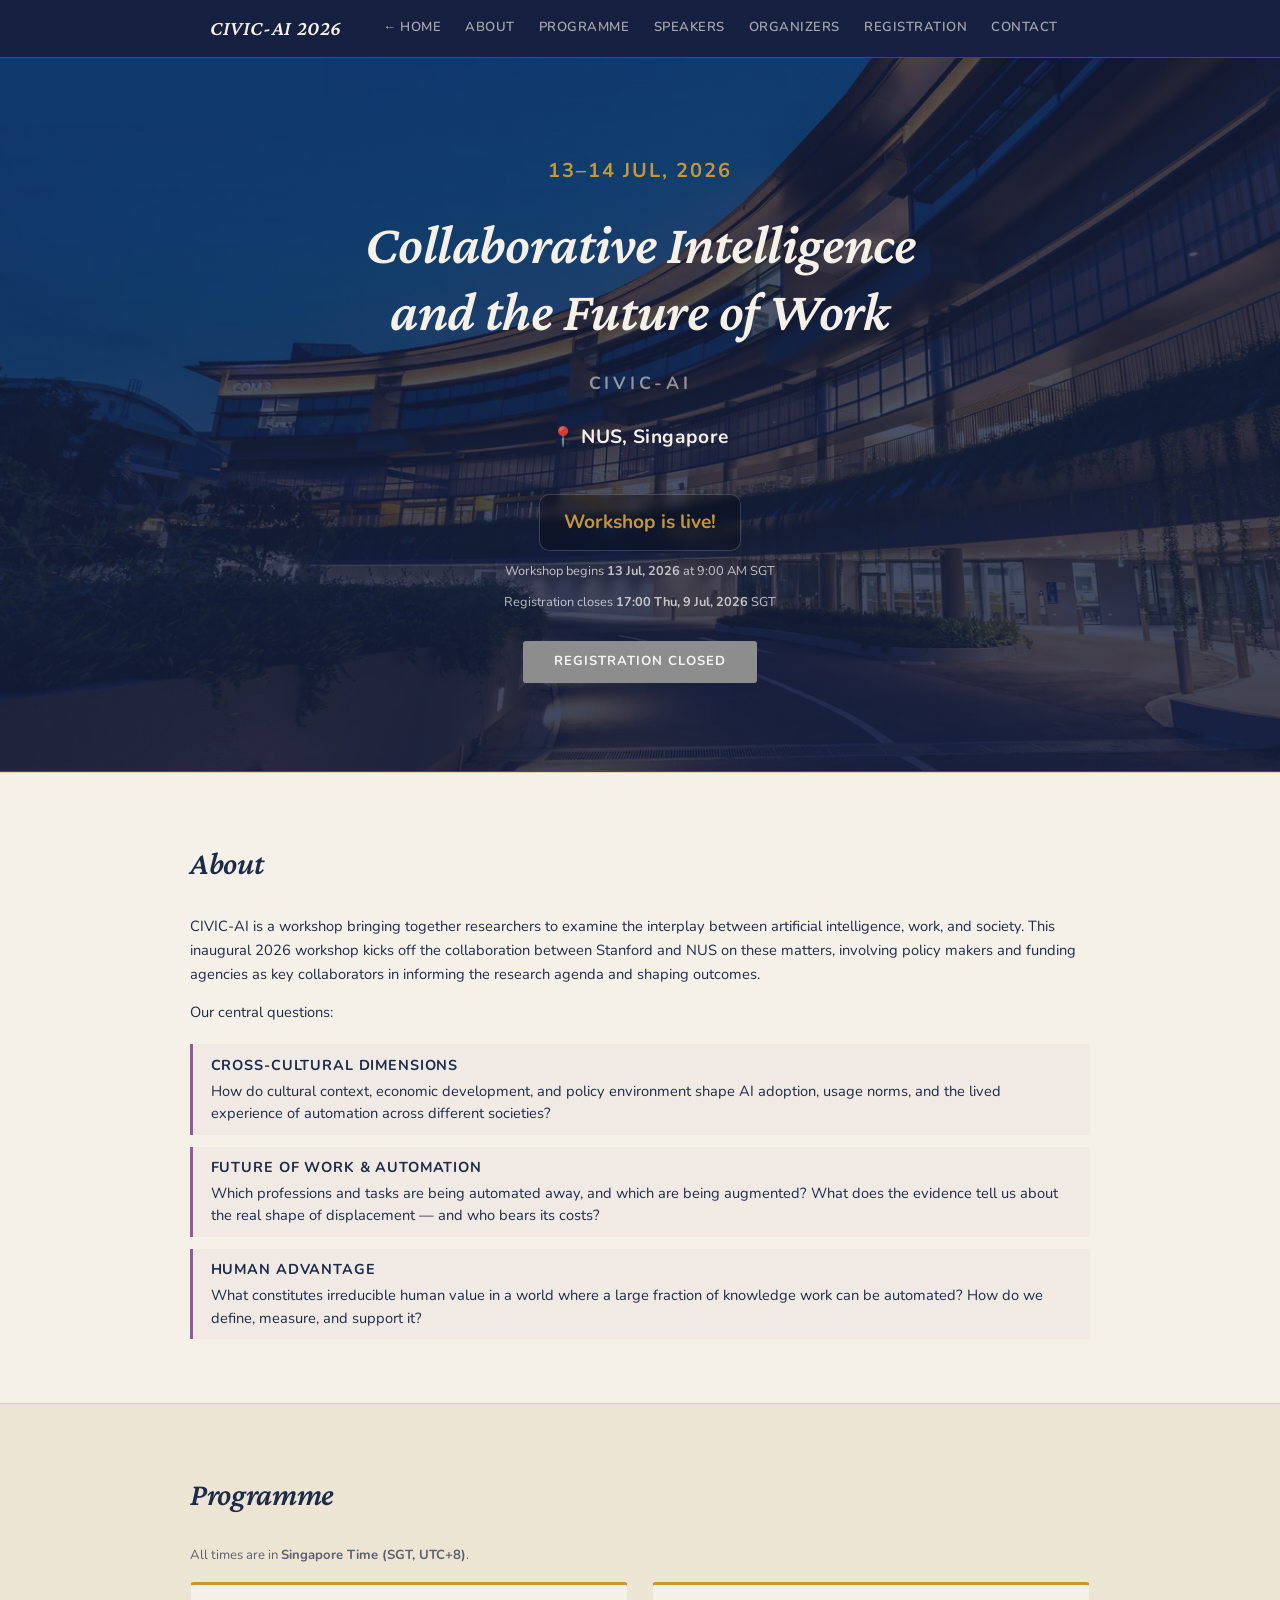
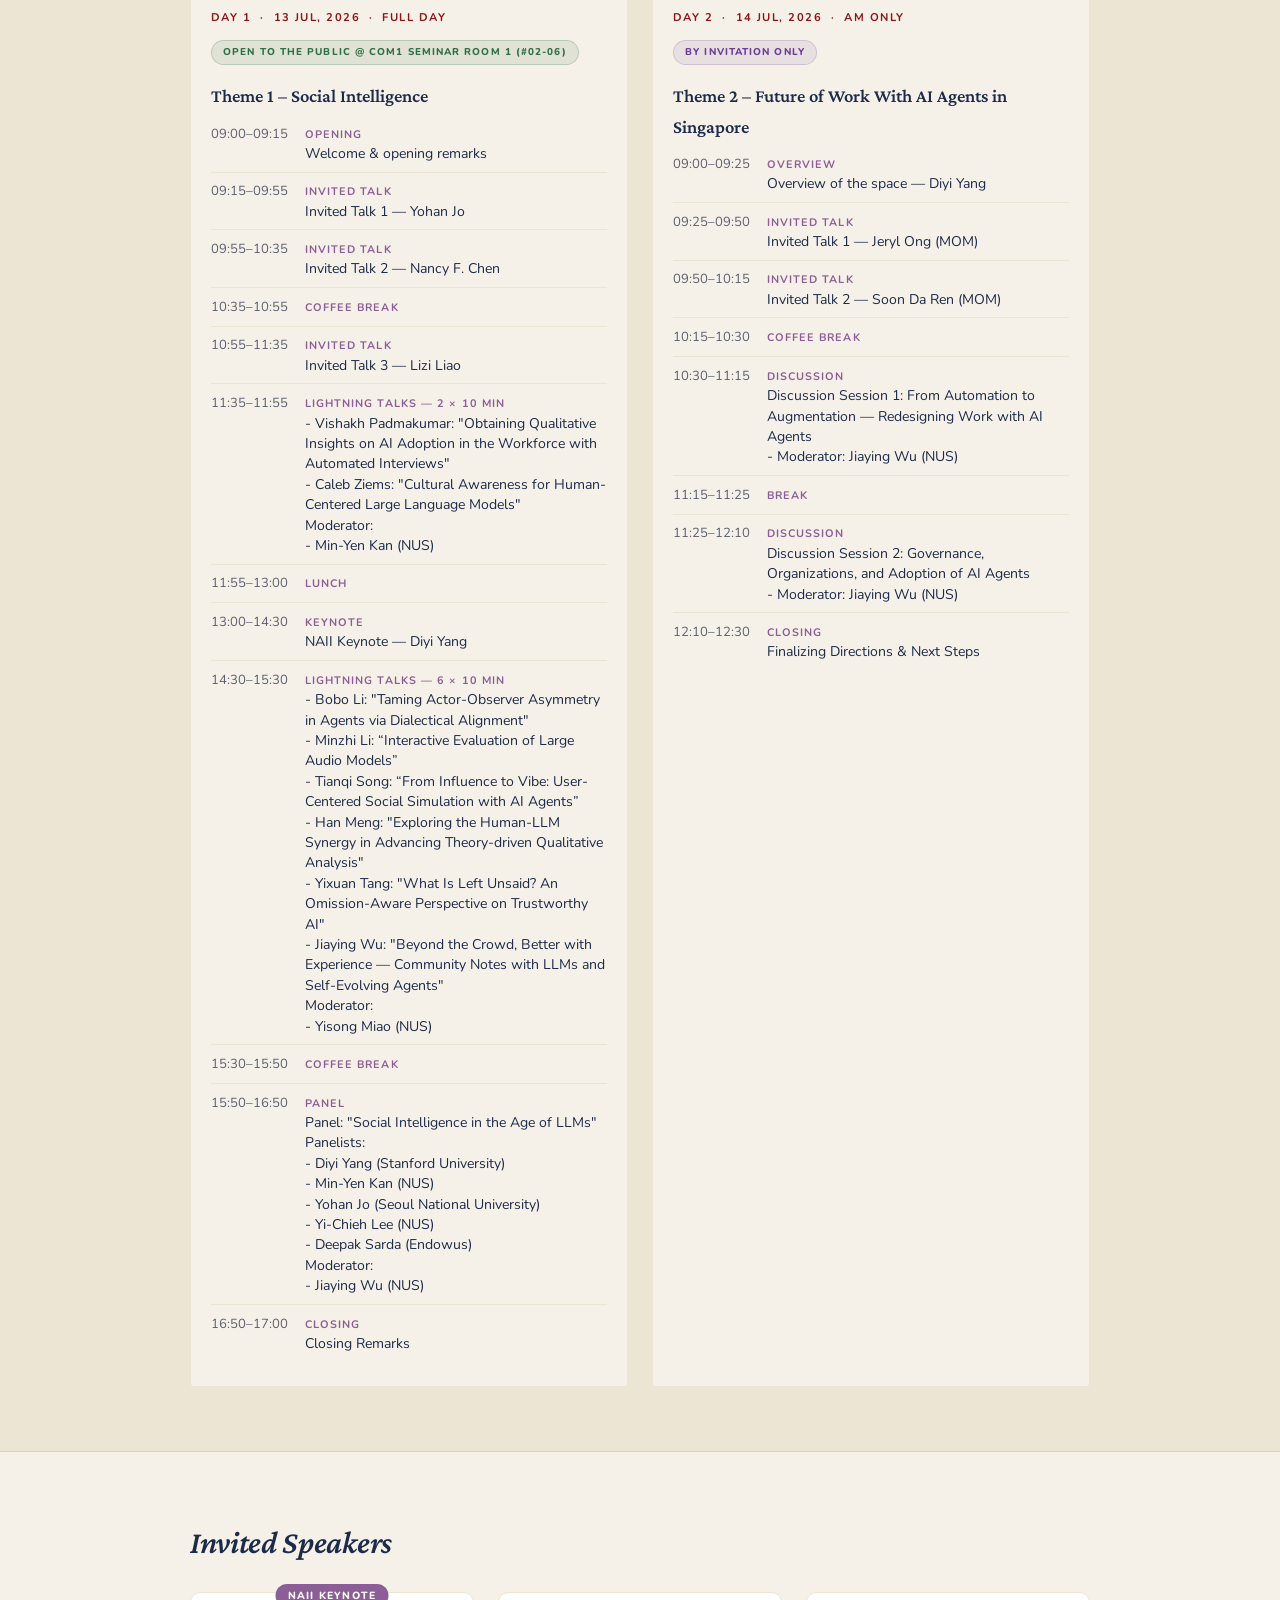
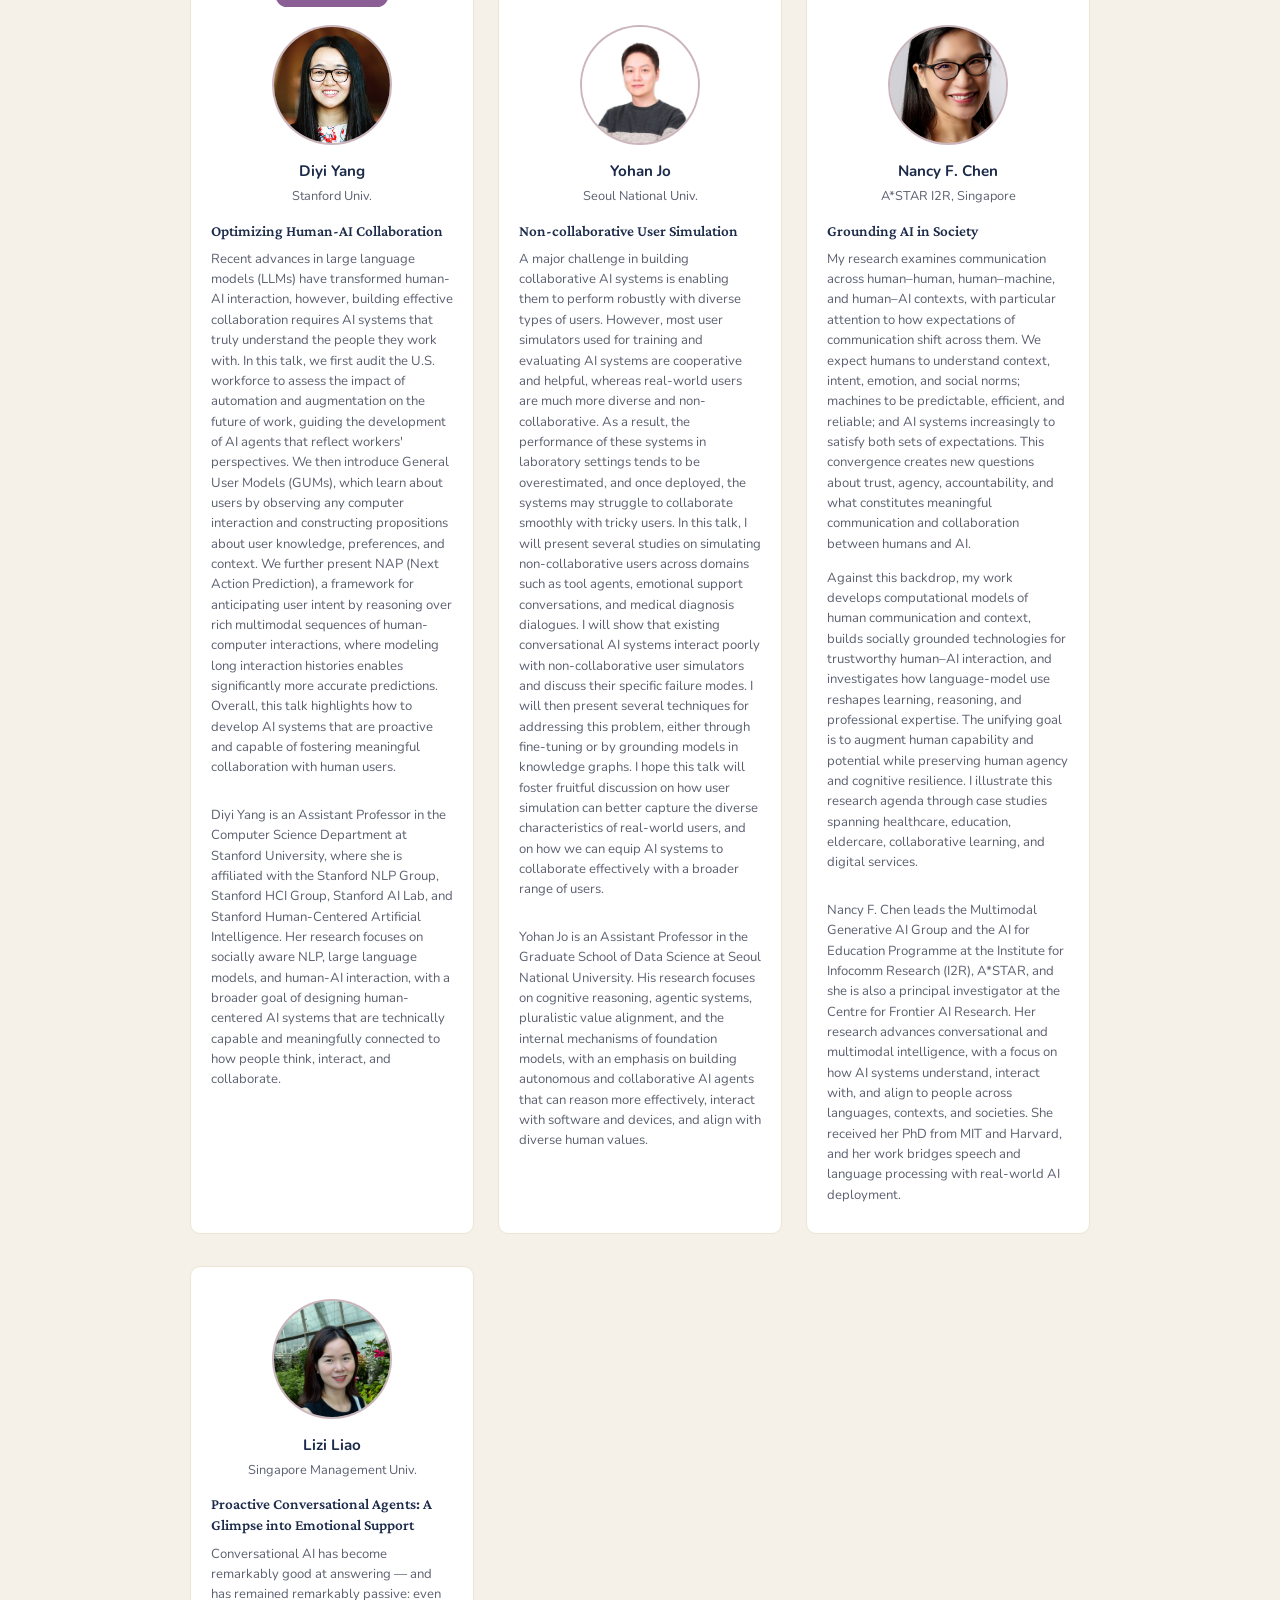
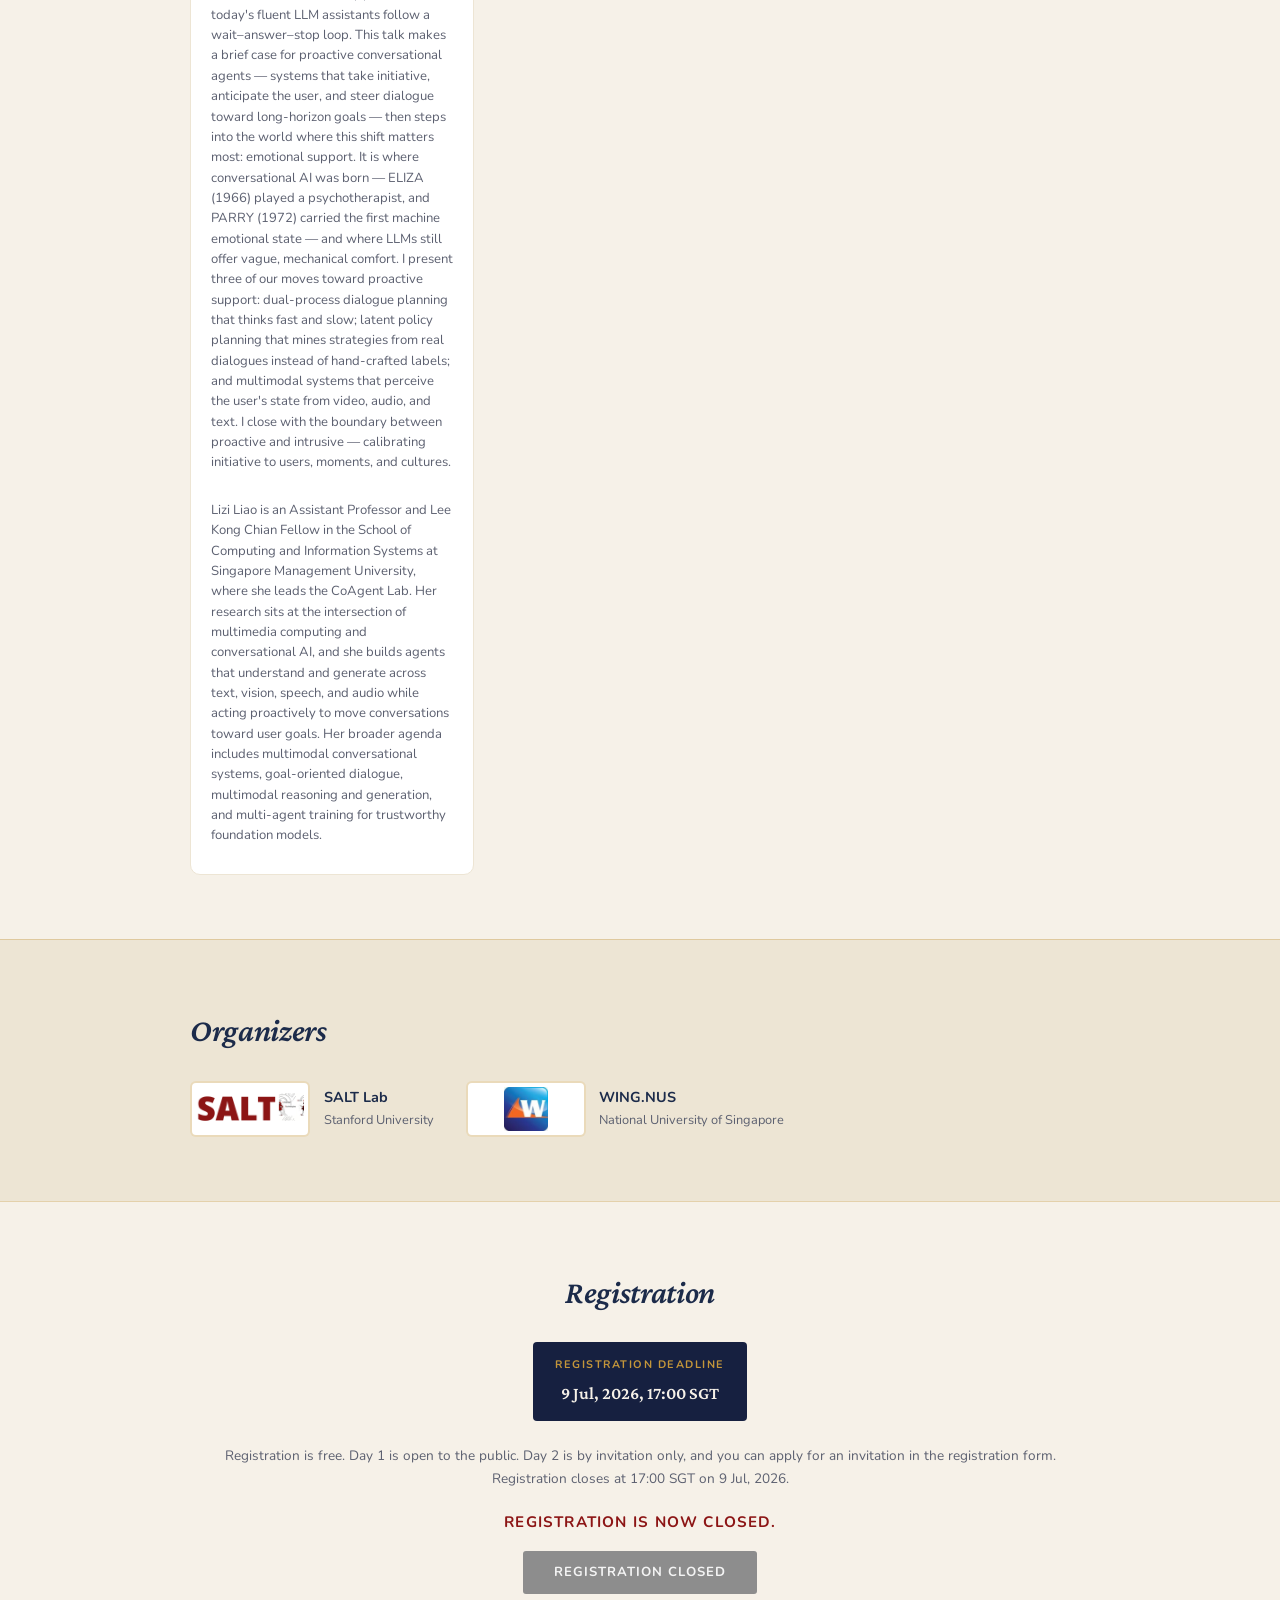
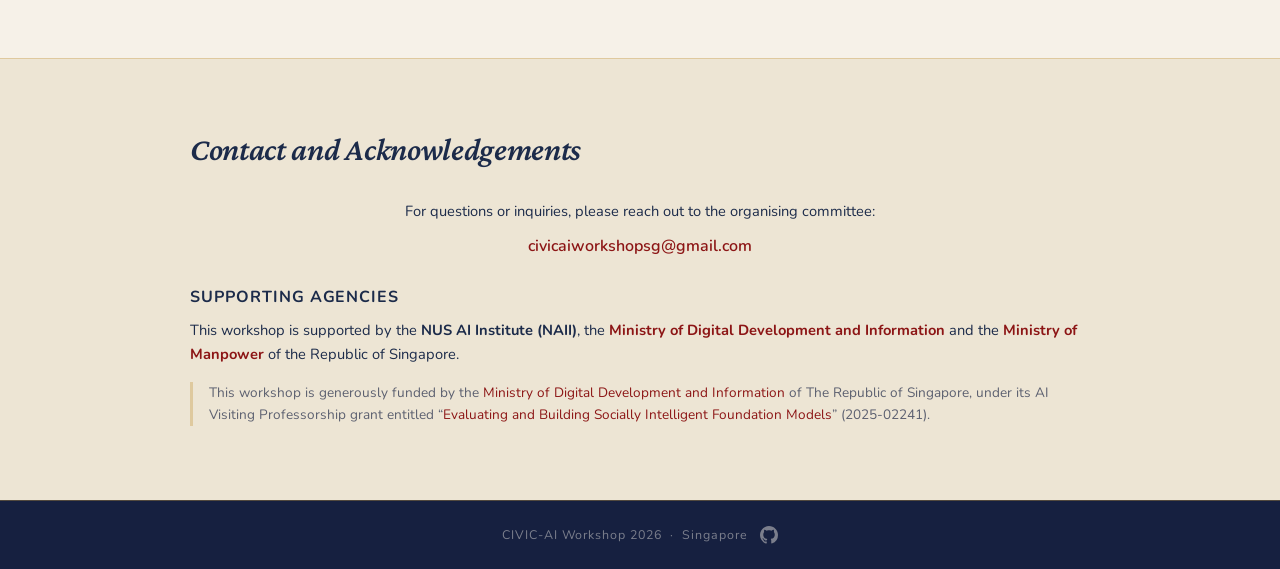
==== commit 86a0048c: "Update moderator names and event details in index.html" ====
--- a/2026/index.html
+++ b/2026/index.html
@@ -145,6 +145,10 @@
     - Vishakh Padmakumar: "Obtaining Qualitative Insights on AI Adoption in the Workforce with Automated Interviews"
     <br>
     - Caleb Ziems: "Cultural Awareness for Human-Centered Large Language Models"
+        <br>    
+        Moderator: 
+        <br>    
+        - Min-Yen Kan (NUS)</span>
   </span>
         </div>
         <div class="schedule-row">
@@ -169,7 +173,10 @@
         - Yixuan Tang: "What Is Left Unsaid? An Omission-Aware Perspective on Trustworthy AI"
         <br>
         - Jiaying Wu: "Beyond the Crowd, Better with Experience &mdash; Community Notes with LLMs and Self-Evolving Agents"
-        
+        <br>    
+        Moderator: 
+        <br>    
+        - Yisong Miao (NUS)</span>
         </span>
         </div>
         <div class="schedule-row">
@@ -216,11 +223,11 @@
           </div>
           <div class="schedule-row">
             <span class="s-time">09:25–09:50</span>
-            <span class="s-event"><span class="s-type">Invited Talk</span>Invited Talk 1 &mdash; Soon Da Ren (MOM)</span>
+            <span class="s-event"><span class="s-type">Invited Talk</span>Invited Talk 1 &mdash; Jeryl Ong (MOM)</span>
           </div>
           <div class="schedule-row">
             <span class="s-time">09:50–10:15</span>
-            <span class="s-event"><span class="s-type">Invited Talk</span>Invited Talk 2 &mdash; Jeryl Ong (MOM)</span>
+            <span class="s-event"><span class="s-type">Invited Talk</span>Invited Talk 2 &mdash; Soon Da Ren (MOM)</span>
           </div>
           <div class="schedule-row">
             <span class="s-time">10:15–10:30</span>
@@ -230,7 +237,7 @@
             <span class="s-time">10:30–11:15</span>
             <span class="s-event"><span class="s-type">Discussion</span>Discussion Session 1: From Automation to Augmentation — Redesigning Work with AI Agents        
         <br>    
-            - Moderator: Yisong Miao (NUS)</span>
+            - Moderator: Jiaying Wu (NUS)</span>
           </div>
           <div class="schedule-row">
             <span class="s-time">11:15–11:25</span>
